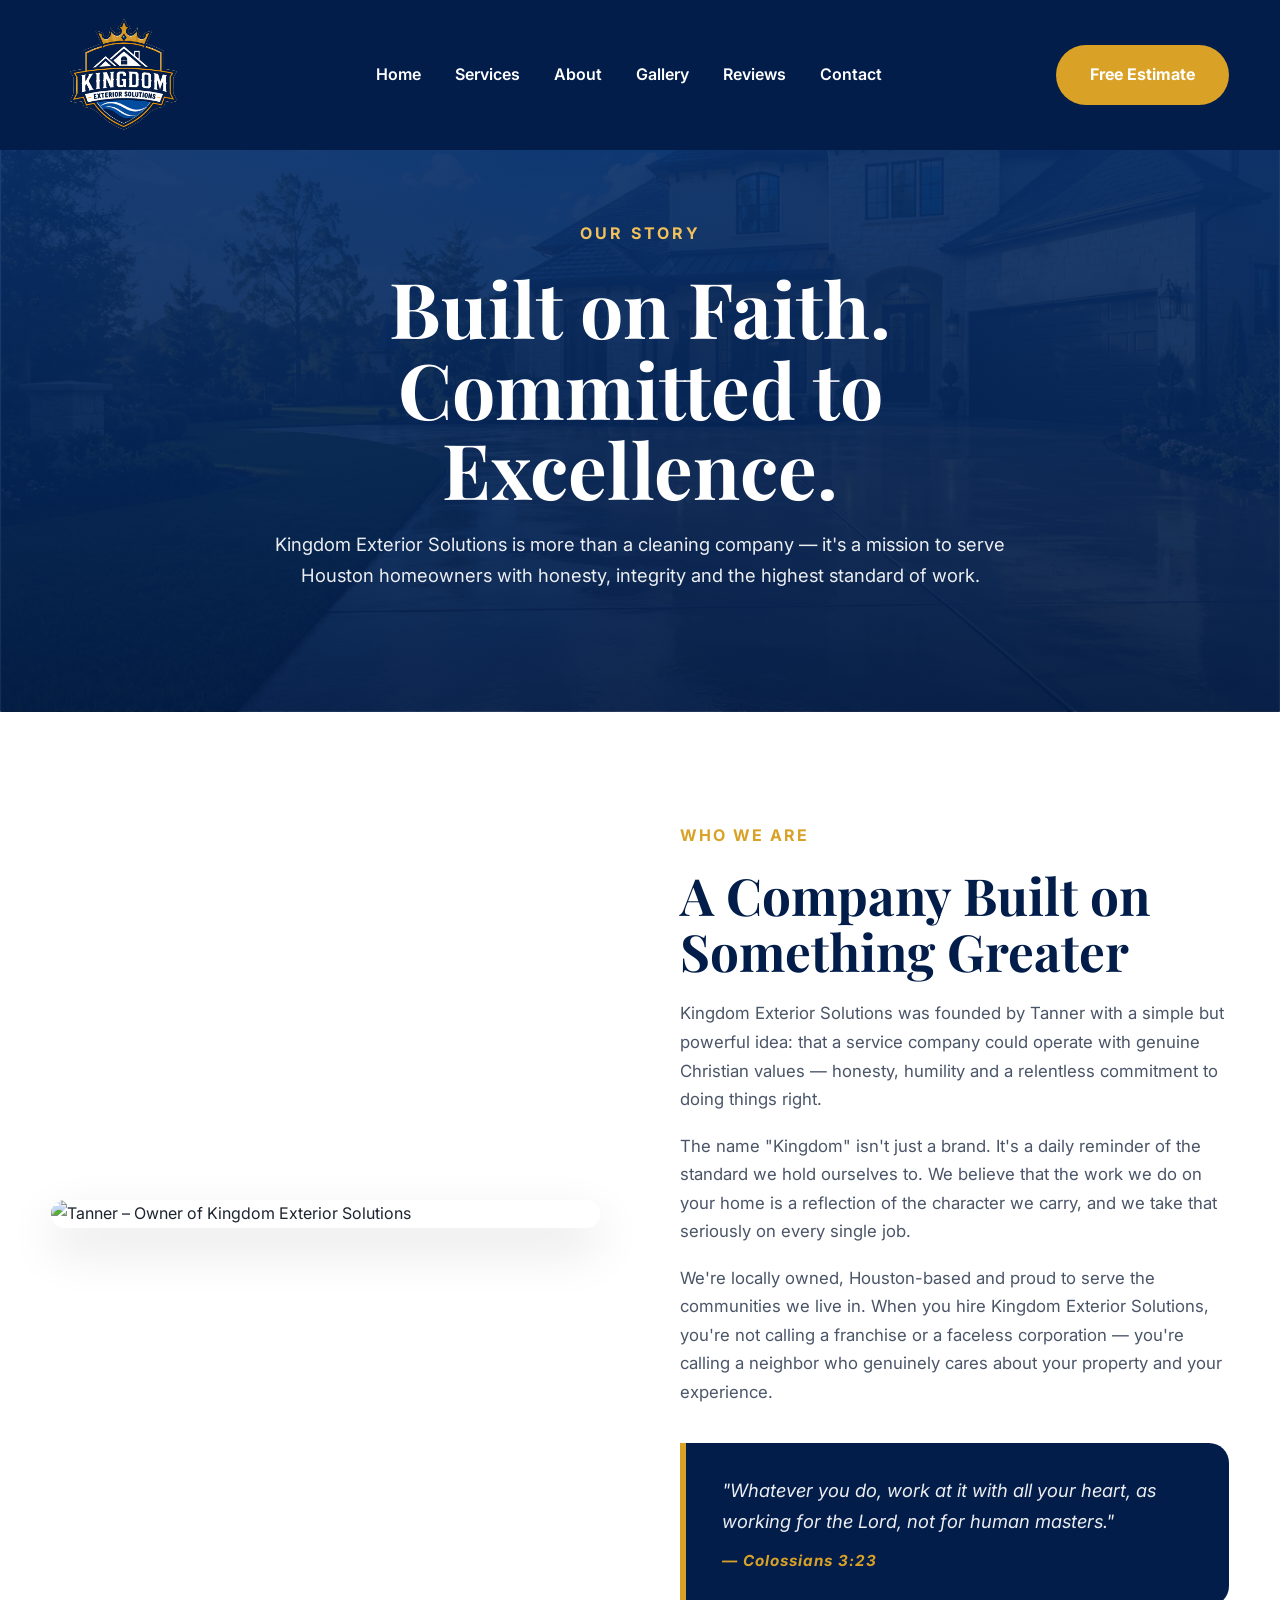
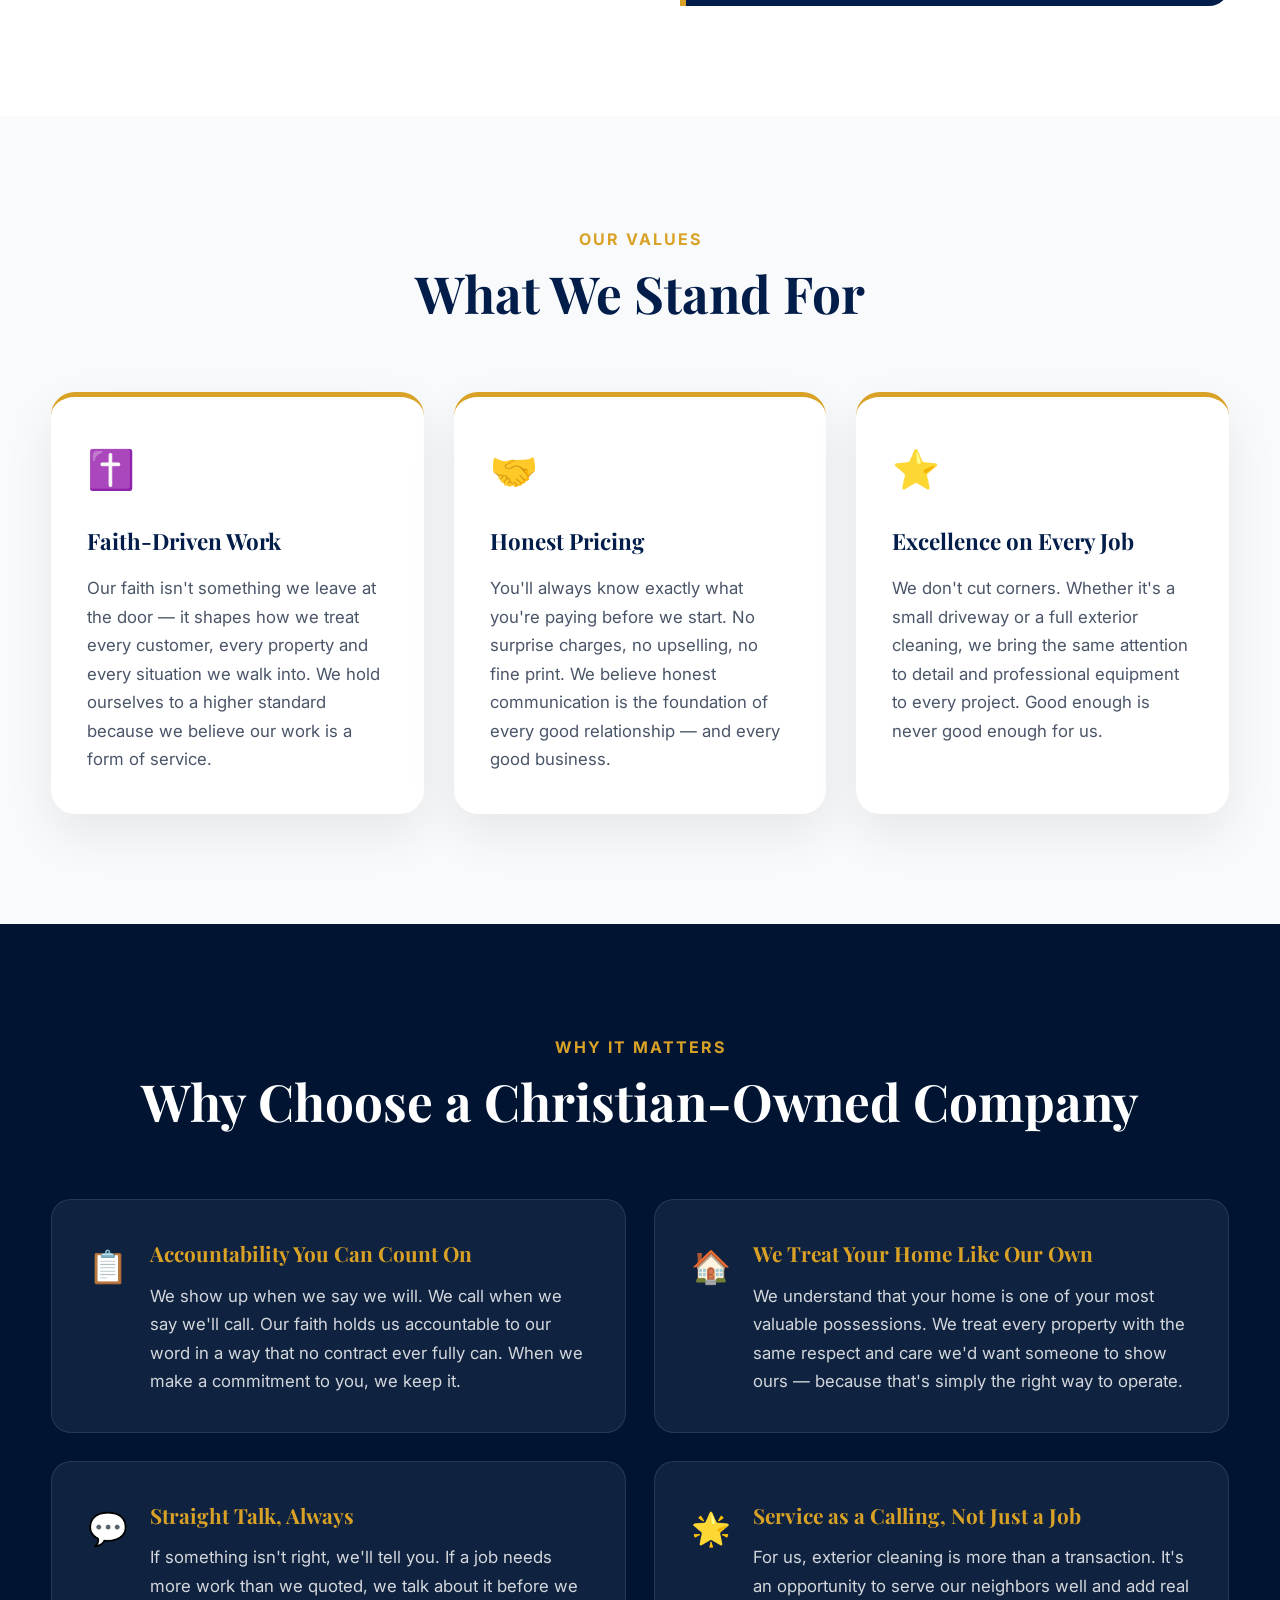
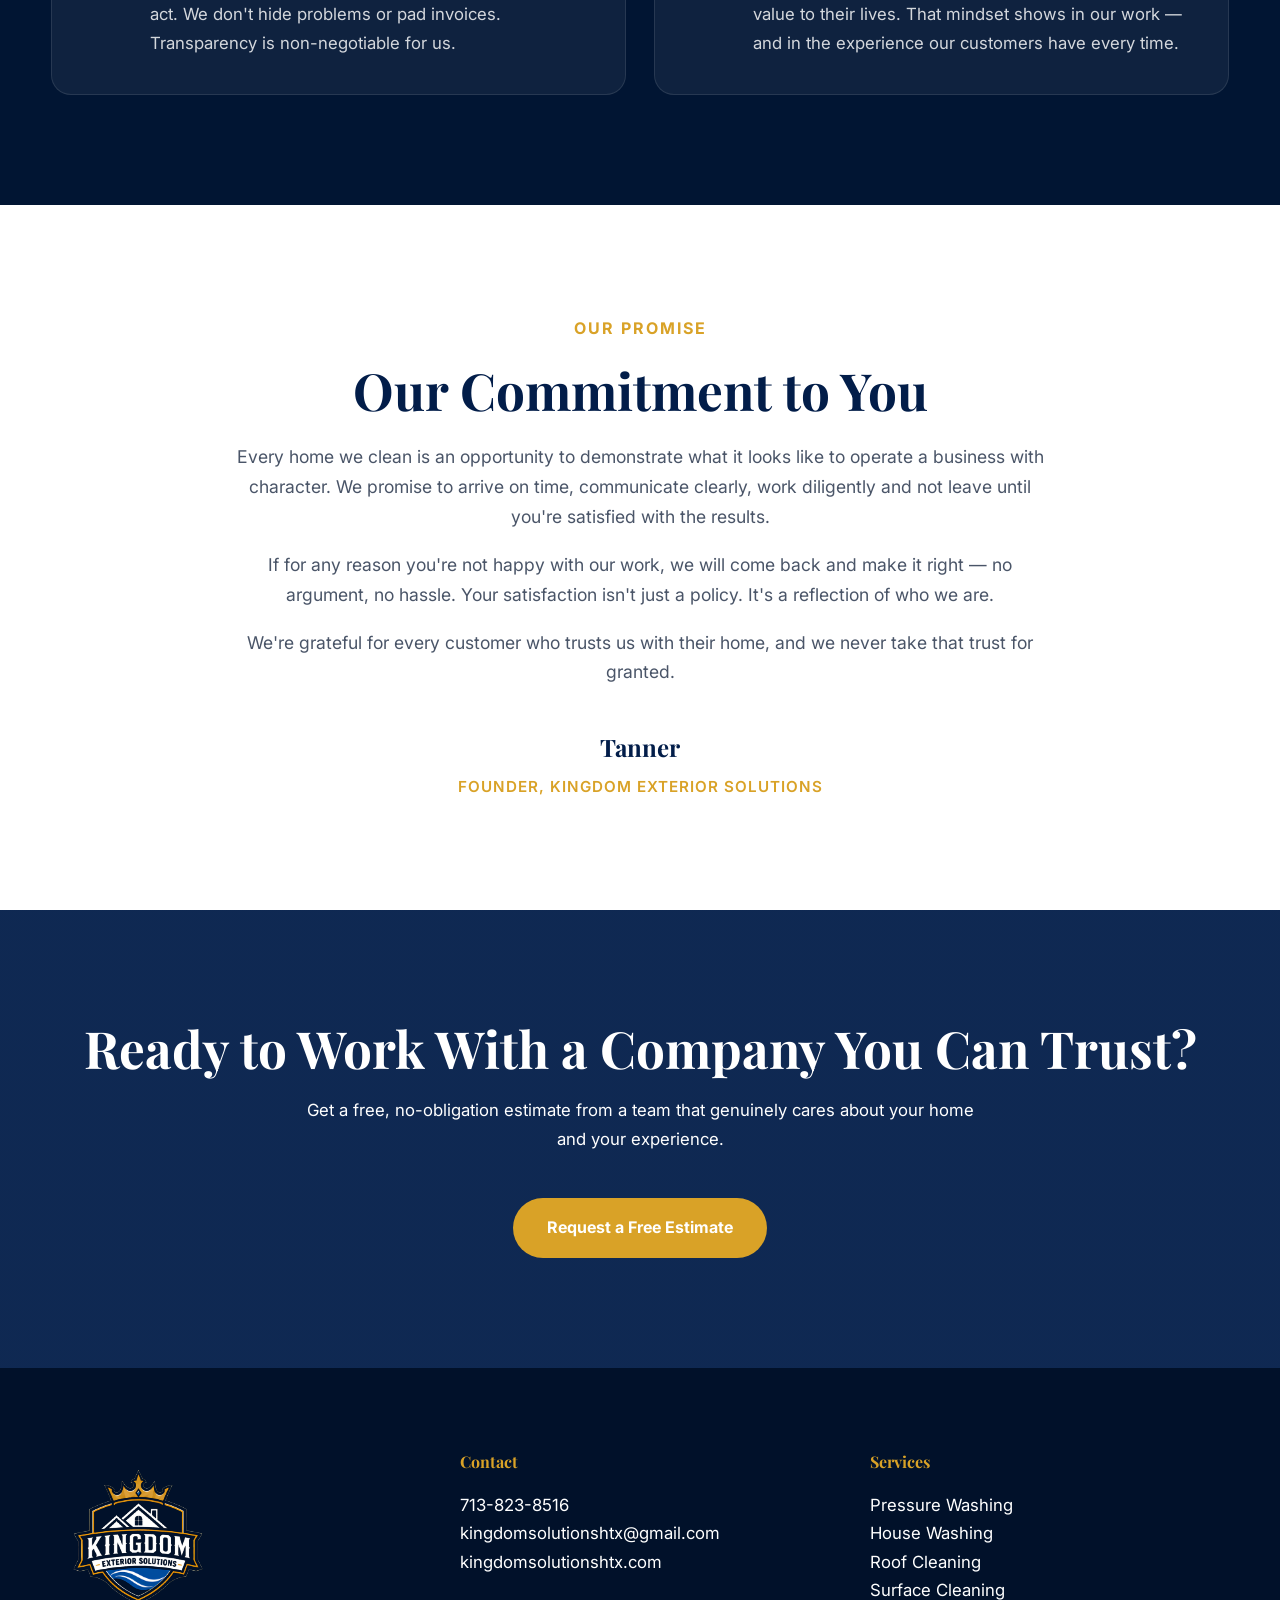
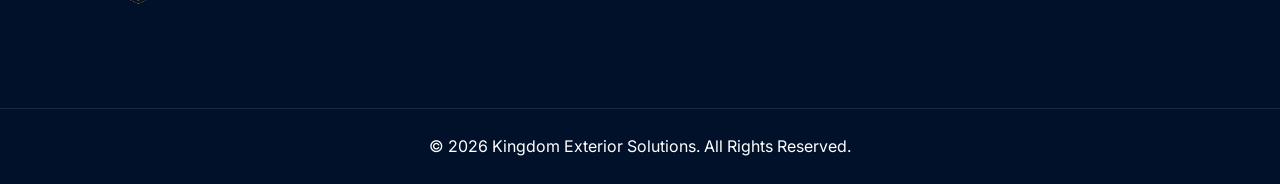
==== about.html @ 410bc99b "Update about.html <!DOCTYPE html> <html lang="en"> <head>      <meta charset="UTF-8">     <meta" ====
<!DOCTYPE html>
<html lang="en">
<head>

    <meta charset="UTF-8">
    <meta name="viewport" content="width=device-width, initial-scale=1.0">

    <title>About Us | Kingdom Exterior Solutions Houston TX</title>

    <meta name="description" content="Kingdom Exterior Solutions is a Christian-owned pressure washing and exterior cleaning company in Houston, TX. We operate with faith, integrity and a commitment to excellence on every job.">

    <meta name="keywords" content="Christian pressure washing company Houston, faith-based exterior cleaning Houston, Kingdom Exterior Solutions about, honest pressure washing Houston TX">

    <meta name="author" content="Kingdom Exterior Solutions">

    <meta property="og:title" content="About Us | Kingdom Exterior Solutions">
    <meta property="og:description" content="A Christian-owned exterior cleaning company built on faith, integrity and a commitment to doing right by every customer.">
    <meta property="og:type" content="website">
    <meta property="og:image" content="images/kingdom-social-share.webp">
    <meta property="og:url" content="https://kingdomsolutionshtx.com/about.html">

    <link rel="canonical" href="https://kingdomsolutionshtx.com/about.html">

    <link rel="preconnect" href="https://fonts.googleapis.com">
    <link rel="preconnect" href="https://fonts.gstatic.com" crossorigin>
    <link href="https://fonts.googleapis.com/css2?family=Inter:wght@300;400;500;600;700;800&family=Playfair+Display:wght@600;700;800&display=swap" rel="stylesheet">

    <link rel="stylesheet" href="css/style.css">

    <style>

        /* =====================
           ABOUT PAGE EXTRAS
        ===================== */

        .about-story {
            background: #ffffff;
        }

        .about-story-grid {
            display: grid;
            grid-template-columns: 1fr 1fr;
            gap: 80px;
            align-items: center;
        }

        .about-story-image img {
            border-radius: 30px;
            box-shadow: 0 20px 50px rgba(0,0,0,.12);
            width: 100%;
        }

        .about-story-content span {
            color: #D9A227;
            font-weight: 700;
            text-transform: uppercase;
            letter-spacing: 2px;
        }

        .about-story-content h2 {
            color: #021D49;
            margin: 18px 0 20px;
        }

        .about-story-content p {
            color: #4a5568;
            margin-bottom: 18px;
        }

        /* Scripture block */

        .scripture-block {
            background: #021D49;
            border-left: 6px solid #D9A227;
            border-radius: 0 20px 20px 0;
            padding: 32px 36px;
            margin: 36px 0 0;
        }

        .scripture-block p {
            color: rgba(255,255,255,.92) !important;
            font-size: 1.15rem;
            font-style: italic;
            margin-bottom: 10px !important;
        }

        .scripture-block cite {
            color: #D9A227;
            font-weight: 700;
            font-size: .95rem;
            letter-spacing: 1px;
        }

        /* Values section */

        .values-section {
            background: #f8fafc;
        }

        .values-grid {
            display: grid;
            grid-template-columns: repeat(3, 1fr);
            gap: 30px;
        }

        .value-card {
            background: white;
            border-radius: 24px;
            padding: 40px 36px;
            box-shadow: 0 20px 50px rgba(0,0,0,.08);
            border-top: 5px solid #D9A227;
            transition: .35s ease;
        }

        .value-card:hover {
            transform: translateY(-8px);
        }

        .value-icon {
            font-size: 2.4rem;
            margin-bottom: 20px;
        }

        .value-card h3 {
            color: #021D49;
            margin-bottom: 14px;
            font-size: 1.4rem;
        }

        .value-card p {
            color: #4a5568;
        }

        /* Why Christian section */

        .why-christian {
            background: #011533;
            color: white;
        }

        .why-christian .section-heading span {
            color: #D9A227;
        }

        .why-christian .section-heading h2 {
            color: white;
        }

        .christian-grid {
            display: grid;
            grid-template-columns: repeat(2, 1fr);
            gap: 28px;
        }

        .christian-item {
            background: rgba(255,255,255,.06);
            border: 1px solid rgba(255,255,255,.1);
            border-radius: 20px;
            padding: 36px;
            display: flex;
            gap: 22px;
            align-items: flex-start;
            transition: .3s ease;
        }

        .christian-item:hover {
            background: rgba(217,162,39,.1);
            border-color: rgba(217,162,39,.4);
        }

        .christian-item-icon {
            font-size: 2rem;
            flex-shrink: 0;
            margin-top: 4px;
        }

        .christian-item h3 {
            color: #D9A227;
            margin-bottom: 10px;
            font-size: 1.3rem;
        }

        .christian-item p {
            color: rgba(255,255,255,.82);
        }

        /* Promise section */

        .promise-section {
            background: #ffffff;
        }

        .promise-inner {
            max-width: 820px;
            margin: 0 auto;
            text-align: center;
        }

        .promise-inner h2 {
            color: #021D49;
            margin-bottom: 24px;
        }

        .promise-inner p {
            color: #4a5568;
            margin-bottom: 18px;
            font-size: 1.1rem;
        }

        .promise-inner .signature {
            margin-top: 40px;
            font-family: 'Playfair Display', serif;
            font-size: 1.5rem;
            color: #021D49;
            font-weight: 700;
        }

        .promise-inner .signature-title {
            color: #D9A227;
            font-weight: 600;
            font-size: .95rem;
            letter-spacing: 1px;
            text-transform: uppercase;
            margin-top: 6px;
        }

        /* Responsive */

        @media (max-width: 992px) {

            .about-story-grid,
            .christian-grid {
                grid-template-columns: 1fr;
                gap: 50px;
            }

            .values-grid {
                grid-template-columns: 1fr;
            }

        }

    </style>

</head>

<body>

<!-- ========================= HEADER ========================= -->

<header class="site-header">

    <div class="container header-inner">

        <a href="index.html" class="logo">
            <img src="images/Kingdom-Exterior-Solutions-Logo.svg"
                 alt="Kingdom Exterior Solutions Logo">
        </a>

        <nav class="nav-menu">
            <a href="index.html#home">Home</a>
            <a href="index.html#services">Services</a>
            <a href="about.html">About</a>
            <a href="index.html#gallery">Gallery</a>
            <a href="index.html#reviews">Reviews</a>
            <a href="contact.html">Contact</a>
        </nav>

        <a href="contact.html" class="header-btn">
            Free Estimate
        </a>

    </div>

</header>

<!-- ========================= PAGE HERO ========================= -->

<section class="page-hero">

    <div class="container">

        <div class="page-hero-content">

            <span>Our Story</span>

            <h1>Built on Faith.<br>Committed to Excellence.</h1>

            <p>
                Kingdom Exterior Solutions is more than a cleaning company —
                it's a mission to serve Houston homeowners with honesty,
                integrity and the highest standard of work.
            </p>

        </div>

    </div>

</section>

<!-- ========================= OUR STORY ========================= -->

<section class="about-story">

    <div class="container about-story-grid">

        <div class="about-story-image">
            <img src="images/why-choose-us.webp"
                 alt="Tanner – Owner of Kingdom Exterior Solutions">
        </div>

        <div class="about-story-content">

            <span>Who We Are</span>

            <h2>A Company Built on Something Greater</h2>

            <p>
                Kingdom Exterior Solutions was founded by Tanner with a simple but
                powerful idea: that a service company could operate with genuine
                Christian values — honesty, humility and a relentless commitment
                to doing things right.
            </p>

            <p>
                The name "Kingdom" isn't just a brand. It's a daily reminder of
                the standard we hold ourselves to. We believe that the work we do
                on your home is a reflection of the character we carry, and we
                take that seriously on every single job.
            </p>

            <p>
                We're locally owned, Houston-based and proud to serve the
                communities we live in. When you hire Kingdom Exterior Solutions,
                you're not calling a franchise or a faceless corporation — you're
                calling a neighbor who genuinely cares about your property and
                your experience.
            </p>

            <div class="scripture-block">
                <p>"Whatever you do, work at it with all your heart, as working for the Lord, not for human masters."</p>
                <cite>— Colossians 3:23</cite>
            </div>

        </div>

    </div>

</section>

<!-- ========================= OUR VALUES ========================= -->

<section class="values-section">

    <div class="container">

        <div class="section-heading">
            <span>Our Values</span>
            <h2>What We Stand For</h2>
        </div>

        <div class="values-grid">

            <div class="value-card">
                <div class="value-icon">✝️</div>
                <h3>Faith-Driven Work</h3>
                <p>
                    Our faith isn't something we leave at the door — it shapes
                    how we treat every customer, every property and every
                    situation we walk into. We hold ourselves to a higher
                    standard because we believe our work is a form of service.
                </p>
            </div>

            <div class="value-card">
                <div class="value-icon">🤝</div>
                <h3>Honest Pricing</h3>
                <p>
                    You'll always know exactly what you're paying before we
                    start. No surprise charges, no upselling, no fine print.
                    We believe honest communication is the foundation of
                    every good relationship — and every good business.
                </p>
            </div>

            <div class="value-card">
                <div class="value-icon">⭐</div>
                <h3>Excellence on Every Job</h3>
                <p>
                    We don't cut corners. Whether it's a small driveway or a
                    full exterior cleaning, we bring the same attention to
                    detail and professional equipment to every project.
                    Good enough is never good enough for us.
                </p>
            </div>

        </div>

    </div>

</section>

<!-- ========================= WHY CHRISTIAN COMPANY ========================= -->

<section class="why-christian">

    <div class="container">

        <div class="section-heading">
            <span>Why It Matters</span>
            <h2>Why Choose a Christian-Owned Company</h2>
        </div>

        <div class="christian-grid">

            <div class="christian-item">
                <div class="christian-item-icon">📋</div>
                <div>
                    <h3>Accountability You Can Count On</h3>
                    <p>
                        We show up when we say we will. We call when we say we'll call.
                        Our faith holds us accountable to our word in a way that no
                        contract ever fully can. When we make a commitment to you,
                        we keep it.
                    </p>
                </div>
            </div>

            <div class="christian-item">
                <div class="christian-item-icon">🏠</div>
                <div>
                    <h3>We Treat Your Home Like Our Own</h3>
                    <p>
                        We understand that your home is one of your most valuable
                        possessions. We treat every property with the same respect
                        and care we'd want someone to show ours — because that's
                        simply the right way to operate.
                    </p>
                </div>
            </div>

            <div class="christian-item">
                <div class="christian-item-icon">💬</div>
                <div>
                    <h3>Straight Talk, Always</h3>
                    <p>
                        If something isn't right, we'll tell you. If a job needs
                        more work than we quoted, we talk about it before we act.
                        We don't hide problems or pad invoices. Transparency is
                        non-negotiable for us.
                    </p>
                </div>
            </div>

            <div class="christian-item">
                <div class="christian-item-icon">🌟</div>
                <div>
                    <h3>Service as a Calling, Not Just a Job</h3>
                    <p>
                        For us, exterior cleaning is more than a transaction. It's
                        an opportunity to serve our neighbors well and add real value
                        to their lives. That mindset shows in our work — and in
                        the experience our customers have every time.
                    </p>
                </div>
            </div>

        </div>

    </div>

</section>

<!-- ========================= OUR PROMISE ========================= -->

<section class="promise-section">

    <div class="container">

        <div class="promise-inner">

            <span class="section-label">Our Promise</span>

            <h2>Our Commitment to You</h2>

            <p>
                Every home we clean is an opportunity to demonstrate what it looks
                like to operate a business with character. We promise to arrive on
                time, communicate clearly, work diligently and not leave until
                you're satisfied with the results.
            </p>

            <p>
                If for any reason you're not happy with our work, we will come
                back and make it right — no argument, no hassle. Your satisfaction
                isn't just a policy. It's a reflection of who we are.
            </p>

            <p>
                We're grateful for every customer who trusts us with their home,
                and we never take that trust for granted.
            </p>

            <div class="signature">Tanner</div>
            <div class="signature-title">Founder, Kingdom Exterior Solutions</div>

        </div>

    </div>

</section>

<!-- ========================= FINAL CTA ========================= -->

<section class="final-cta">

    <div class="container">

        <h2>Ready to Work With a Company You Can Trust?</h2>

        <p>
            Get a free, no-obligation estimate from a team that genuinely
            cares about your home and your experience.
        </p>

        <a href="contact.html" class="btn-primary">
            Request a Free Estimate
        </a>

    </div>

</section>

<!-- ========================= FOOTER ========================= -->

<footer class="site-footer">

    <div class="container footer-grid">

        <div>
            <img src="images/Kingdom-Exterior-Solutions-Logo.svg"
                 alt="Kingdom Exterior Solutions">
        </div>

        <div>
            <h4>Contact</h4>
            <p>713-823-8516</p>
            <p>kingdomsolutionshtx@gmail.com</p>
            <p>kingdomsolutionshtx.com</p>
        </div>

        <div>
            <h4>Services</h4>
            <p>Pressure Washing</p>
            <p>House Washing</p>
            <p>Roof Cleaning</p>
            <p>Surface Cleaning</p>
        </div>

    </div>

    <div class="footer-bottom">
        © 2026 Kingdom Exterior Solutions. All Rights Reserved.
    </div>

</footer>

</body>
</html>
---- css/style.css ----
/* =========================
   RESET
========================= */

* {
    margin: 0;
    padding: 0;
    box-sizing: border-box;
}

img {
    max-width: 100%;
    display: block;
}

html {
    scroll-behavior: smooth;
}

body {
    font-family: 'Inter', sans-serif;
    color: #1D2430;
    background: #ffffff;
    line-height: 1.7;
    overflow-x: hidden;
}

/* =========================
   VARIABLES
========================= */

:root {

    --navy: #021D49;
    --navy-dark: #011533;
    --gold: #D9A227;
    --gold-light: #F1C15B;
    --white: #ffffff;
    --gray: #f7f7f7;
    --text: #1D2430;
    --shadow: 0 20px 50px rgba(0,0,0,.12);

}

/* =========================
   TYPOGRAPHY
========================= */

h1,
h2,
h3,
h4 {
    font-family: 'Playfair Display', serif;
}

h1 {
    font-size: clamp(3rem, 6vw, 5.8rem);
    line-height: 1.05;
    font-weight: 700;
}

h2 {
    font-size: clamp(2.2rem, 4vw, 3.5rem);
    line-height: 1.1;
    font-weight: 700;
}

h3 {
    font-size: 1.6rem;
}

p {
    font-size: 1.05rem;
}

/* =========================
   GLOBAL
========================= */

.container {
    width: min(1180px, 92%);
    margin: auto;
}

section {
    padding: 110px 0;
}

.section-heading {
    text-align: center;
    margin-bottom: 70px;
}

.section-heading span {
    display: inline-block;
    color: var(--gold);
    font-weight: 700;
    letter-spacing: 2px;
    text-transform: uppercase;
    margin-bottom: 12px;
}

.section-heading h2 {
    color: var(--navy);
}

.light h2 {
    color: white;
}

a {
    text-decoration: none;
}

/* =========================
   BUTTONS
========================= */

.btn-primary {
    display: inline-flex;
    align-items: center;
    justify-content: center;
    padding: 16px 34px;
    border-radius: 999px;
    background: var(--gold);
    color: white;
    font-weight: 700;
    transition: .3s ease;
}

.btn-primary:hover {
    transform: translateY(-3px);
}

.btn-secondary {
    display: inline-flex;
    align-items: center;
    justify-content: center;
    padding: 16px 34px;
    border-radius: 999px;
    border: 2px solid white;
    color: white;
    font-weight: 700;
    transition: .3s ease;
}

.btn-secondary:hover {
    background: white;
    color: var(--navy);
}

/* =========================
   HEADER
========================= */

.site-header {
    position: fixed;
    top: 0;
    width: 100%;
    z-index: 999;
    background: #021D49;
    border-bottom: none;
    overflow: visible;
}

.header-inner {
    display: flex;
    align-items: center;
    justify-content: space-between;

    min-height: 125px;
}

.logo img {
    height: 150px;
    width: auto;
    display: block;
}

.nav-menu {
    display: flex;
    gap: 34px;
}

.nav-menu a {
    color: white;
    font-weight: 600;
    transition: .3s ease;
}

.nav-menu a:hover {
    color: var(--gold);
}

.header-btn {
    display: inline-flex;
    align-items: center;
    justify-content: center;

    padding: 16px 34px;

    border-radius: 999px;

    background: var(--gold);

    color: white;

    font-weight: 700;

    transition: .3s ease;
}

.header-btn:hover {
    transform: translateY(-2px);
}

/* =========================
   HERO
========================= */

.hero {
    position: relative;
    min-height: 100vh;
    display: flex;
    align-items: center;

    background-image:
        linear-gradient(
            90deg,
            rgba(2, 29, 73, 0.95) 0%,
            rgba(2, 29, 73, 0.88) 25%,
            rgba(2, 29, 73, 0.72) 45%,
            rgba(2, 29, 73, 0.45) 65%,
            rgba(2, 29, 73, 0.15) 100%
        ),
        url('../images/luxury-houston-home-exterior-cleaning.webp');

    background-size: cover;
    background-position: center center;
    background-repeat: no-repeat;
}

.hero .container {
    position: relative;
    z-index: 2;
}

.hero-content {
    max-width: 700px;
    color: white;
}

.eyebrow {
    display: inline-block;
    color: var(--gold-light);
    text-transform: uppercase;
    letter-spacing: 3px;
    font-weight: 700;
    margin-bottom: 24px;
}

.hero-content h1 {
    color: white;
    margin-bottom: 24px;
    max-width: 700px;
}

.hero-content p {
    max-width: 600px;
    margin-bottom: 30px;
    font-size: 1.15rem;
    color: rgba(255,255,255,.92);
}

.hero-checks {
    display: flex;
    flex-wrap: wrap;
    gap: 20px;
    margin-bottom: 35px;
    font-weight: 600;
}

.hero-buttons {
    display: flex;
    gap: 16px;
    flex-wrap: wrap;
}

/* MOBILE */

@media (max-width: 992px) {

    .hero {
        padding-top: 120px;
        padding-bottom: 80px;
        min-height: auto;
    }

    .hero-grid {
        grid-template-columns: 1fr;
        gap: 50px;
    }

    .hero-content {
        text-align: center;
    }

    .hero-checks,
    .hero-buttons {
        justify-content: center;
    }

    .hero-image {
        justify-content: center;
    }

    .hero-image img {
        max-width: 100%;
    }
}
/* =========================
   TRUST BAR
========================= */

.trust-bar {
    background: white;
    padding: 35px 0;
    box-shadow: 0 10px 30px rgba(0,0,0,.06);
}

.trust-grid {
    display: grid;
    grid-template-columns: repeat(5,1fr);
    text-align: center;
    gap: 20px;
    font-weight: 700;
    color: var(--navy);
}

/* =========================
   SERVICES
========================= */

.services {
    background: #f8fafc;
}

.services-grid {
    display: grid;
    grid-template-columns: repeat(4,1fr);
    gap: 30px;
}

.service-card {
    background: white;
    border-radius: 24px;
    overflow: hidden;
    box-shadow: var(--shadow);
    transition: .35s ease;
}

.service-card:hover {
    transform: translateY(-10px);
}

.service-card img {
    width: 100%;
    height: 180px;

    object-fit: cover;
    object-position: center;

    border-radius: 24px 24px 0 0;
}

.service-content {
    padding: 28px;
}

.service-content h3 {
    color: var(--navy);
    margin-bottom: 12px;
}

/* =========================
   WHY US
========================= */

.split-layout {
    display: grid;
    grid-template-columns: 1fr 1fr;
    gap: 80px;
    align-items: center;
}

.split-image img {
    border-radius: 30px;
    box-shadow: var(--shadow);
}

.split-content span {
    color: var(--gold);
    font-weight: 700;
    text-transform: uppercase;
    letter-spacing: 2px;
}

.split-content h2 {
    margin: 18px 0 20px;
}

.split-content ul {
    list-style: none;
    margin-top: 30px;
}

.split-content li {
    padding: 14px 0;
    border-bottom: 1px solid #e9e9e9;
    font-weight: 600;
}

.split-content li::before {
    content: "✓";
    color: var(--gold);
    margin-right: 10px;
    font-weight: bold;
}

/* =========================
   GALLERY
========================= */

.gallery {
    background: var(--gray);
}

.gallery-grid {
    display: grid;
    grid-template-columns: repeat(3,1fr);
    gap: 20px;
}

.gallery-grid img {
    width: 100%;
    height: 340px;
    object-fit: cover;
    border-radius: 20px;
    transition: .4s ease;
}

.gallery-grid img:hover {
    transform: scale(1.03);
}

/* =========================
   TESTIMONIALS
========================= */

.testimonials {
    background: var(--navy-dark);
}

.testimonial-grid {
    display: grid;
    grid-template-columns: repeat(3,1fr);
    gap: 30px;
}

.testimonial-card {
    background: white;
    padding: 40px;
    border-radius: 24px;
}

.stars {
    color: var(--gold);
    font-size: 1.4rem;
    margin-bottom: 20px;
}

.testimonial-card h4 {
    margin-top: 20px;
    color: var(--navy);
}

/* =========================
   SERVICE AREA
========================= */

.service-area {
    background: white;
    text-align: center;
}

.service-area h2 {
    color: var(--navy);
    margin-bottom: 40px;
}

.areas {
    display: flex;
    flex-wrap: wrap;
    justify-content: center;
    gap: 16px;
}

.areas span {
    background: var(--navy);
    color: white;
    padding: 14px 22px;
    border-radius: 999px;
}

/* =========================
   FINAL CTA
========================= */

.final-cta {
    background:
    linear-gradient(
    rgba(2,29,73,.95),
    rgba(2,29,73,.95));
    text-align: center;
    color: white;
}

.final-cta h2 {
    color: white;
    margin-bottom: 20px;
}

.final-cta p {
    max-width: 700px;
    margin: 0 auto 35px;
}

/* =========================
   FOOTER
========================= */

.site-footer {
    background: #01112a;
    color: white;
}

.footer-grid {
    display: grid;
    grid-template-columns: 1fr 1fr 1fr;
    gap: 50px;
    padding: 80px 0;
}

.footer-grid img {
    width: 180px;
}

.footer-grid h4 {
    margin-bottom: 16px;
    color: var(--gold);
}

.footer-bottom {
    text-align: center;
    padding: 24px;
    border-top: 1px solid rgba(255,255,255,.1);
}

/* =========================
   RESPONSIVE
========================= */

@media (max-width: 992px) {

    .hero-grid,
    .split-layout,
    .services-grid,
    .gallery-grid,
    .testimonial-grid,
    .footer-grid,
    .trust-grid {

        grid-template-columns: 1fr;
    }

    .hero {
        text-align: center;
        padding-top: 120px;
    }

    .hero-checks,
    .hero-buttons {
        justify-content: center;
    }

    .hero-image img {
        width: 300px;
    }

    .nav-menu {
        display: none;
    }

    .header-btn {
        display: none;
    }
}

@media (max-width: 768px) {

    section {
        padding: 80px 0;
    }

    h1 {
        font-size: 2.8rem;
    }

    h2 {
        font-size: 2.1rem;
    }

    .service-card img {
        height: 220px;
    }

    .gallery-grid img {
        height: 260px;
    }
}

/* =========================
 CONTACT PAGE HERO
========================= */

.page-hero {
    padding: 220px 0 120px;
    background:
        linear-gradient(
            rgba(10,53,115,.92),
            rgba(2,29,73,.92)
        ),
        url('../images/luxury-houston-home-exterior-cleaning.webp');

    background-size: cover;
    background-position: center;
    background-repeat: no-repeat;

    text-align: center;
    color: white;
}

.page-hero-content {
    max-width: 800px;
    margin: 0 auto;
}

.page-hero-content span {
    display: inline-block;
    color: var(--gold-light);
    text-transform: uppercase;
    letter-spacing: 3px;
    font-weight: 700;
    margin-bottom: 20px;
}

.page-hero-content h1 {
    color: white;
    margin-bottom: 20px;
}

.page-hero-content p {
    color: rgba(255,255,255,.92);
    font-size: 1.15rem;
}

/* =========================
   CONTACT PAGE
========================= */

.contact-page {
    background: #ffffff;
}

.contact-grid {
    display: grid;
    grid-template-columns: 1fr 1fr;
    gap: 80px;
    align-items: start;
}

.section-label {
    display: inline-block;
    color: var(--gold);
    text-transform: uppercase;
    letter-spacing: 2px;
    font-weight: 700;
    margin-bottom: 20px;
}

.contact-info h2 {
    color: var(--navy);
    margin-bottom: 24px;
}

.contact-info > p {
    margin-bottom: 40px;
    color: #4a5568;
}

.contact-details {
    display: flex;
    flex-direction: column;
    gap: 24px;
}

.contact-item {
    background: #f8fafc;
    padding: 24px;
    border-radius: 20px;
    border-left: 4px solid var(--gold);
}

.contact-item h3 {
    color: var(--navy);
    margin-bottom: 8px;
    font-size: 1.1rem;
}

.contact-item a,
.contact-item p {
    color: #4a5568;
    font-weight: 500;
}

/* =========================
   CONTACT FORM
========================= */

.contact-form-wrapper {
    background: white;
    padding: 40px;
    border-radius: 30px;
    box-shadow: var(--shadow);
}

.contact-form {
    display: flex;
    flex-direction: column;
    gap: 22px;
}

.form-group {
    display: flex;
    flex-direction: column;
}

.form-group label {
    color: var(--navy);
    font-weight: 600;
    margin-bottom: 10px;
}

.form-group input,
.form-group select,
.form-group textarea {
    width: 100%;
    padding: 16px 18px;
    border: 1px solid #d7dce2;
    border-radius: 14px;
    font-family: inherit;
    font-size: 1rem;
    background: white;
    transition: .3s ease;
}

.form-group input:focus,
.form-group select:focus,
.form-group textarea:focus {
    outline: none;
    border-color: var(--gold);
    box-shadow: 0 0 0 4px rgba(217,162,39,.15);
}

.contact-form button {
    margin-top: 10px;
    border: none;
    cursor: pointer;
}

/* =========================
   MAP SECTION
========================= */

.service-area-map {
    background: #f8fafc;
}

.service-area-map iframe {
    width: 100%;
    height: 500px;
    border: 0;
    border-radius: 30px;
    box-shadow: var(--shadow);
}

/* =========================
   CONTACT CTA
========================= */

.final-cta {
    text-align: center;
}

.final-cta .btn-primary {
    margin-top: 10px;
}

/* =========================
   CONTACT RESPONSIVE
========================= */

@media (max-width: 992px) {

    .contact-grid {
        grid-template-columns: 1fr;
        gap: 50px;
    }

    .page-hero {
        padding: 180px 0 90px;
    }

    .contact-form-wrapper {
        padding: 30px;
    }

    .service-area-map iframe {
        height: 400px;
    }
}

@media (max-width: 768px) {

    .page-hero {
        padding: 160px 0 80px;
    }

    .contact-form-wrapper {
        padding: 24px;
    }

    .contact-item {
        padding: 20px;
    }

    .service-area-map iframe {
        height: 320px;
    }
}
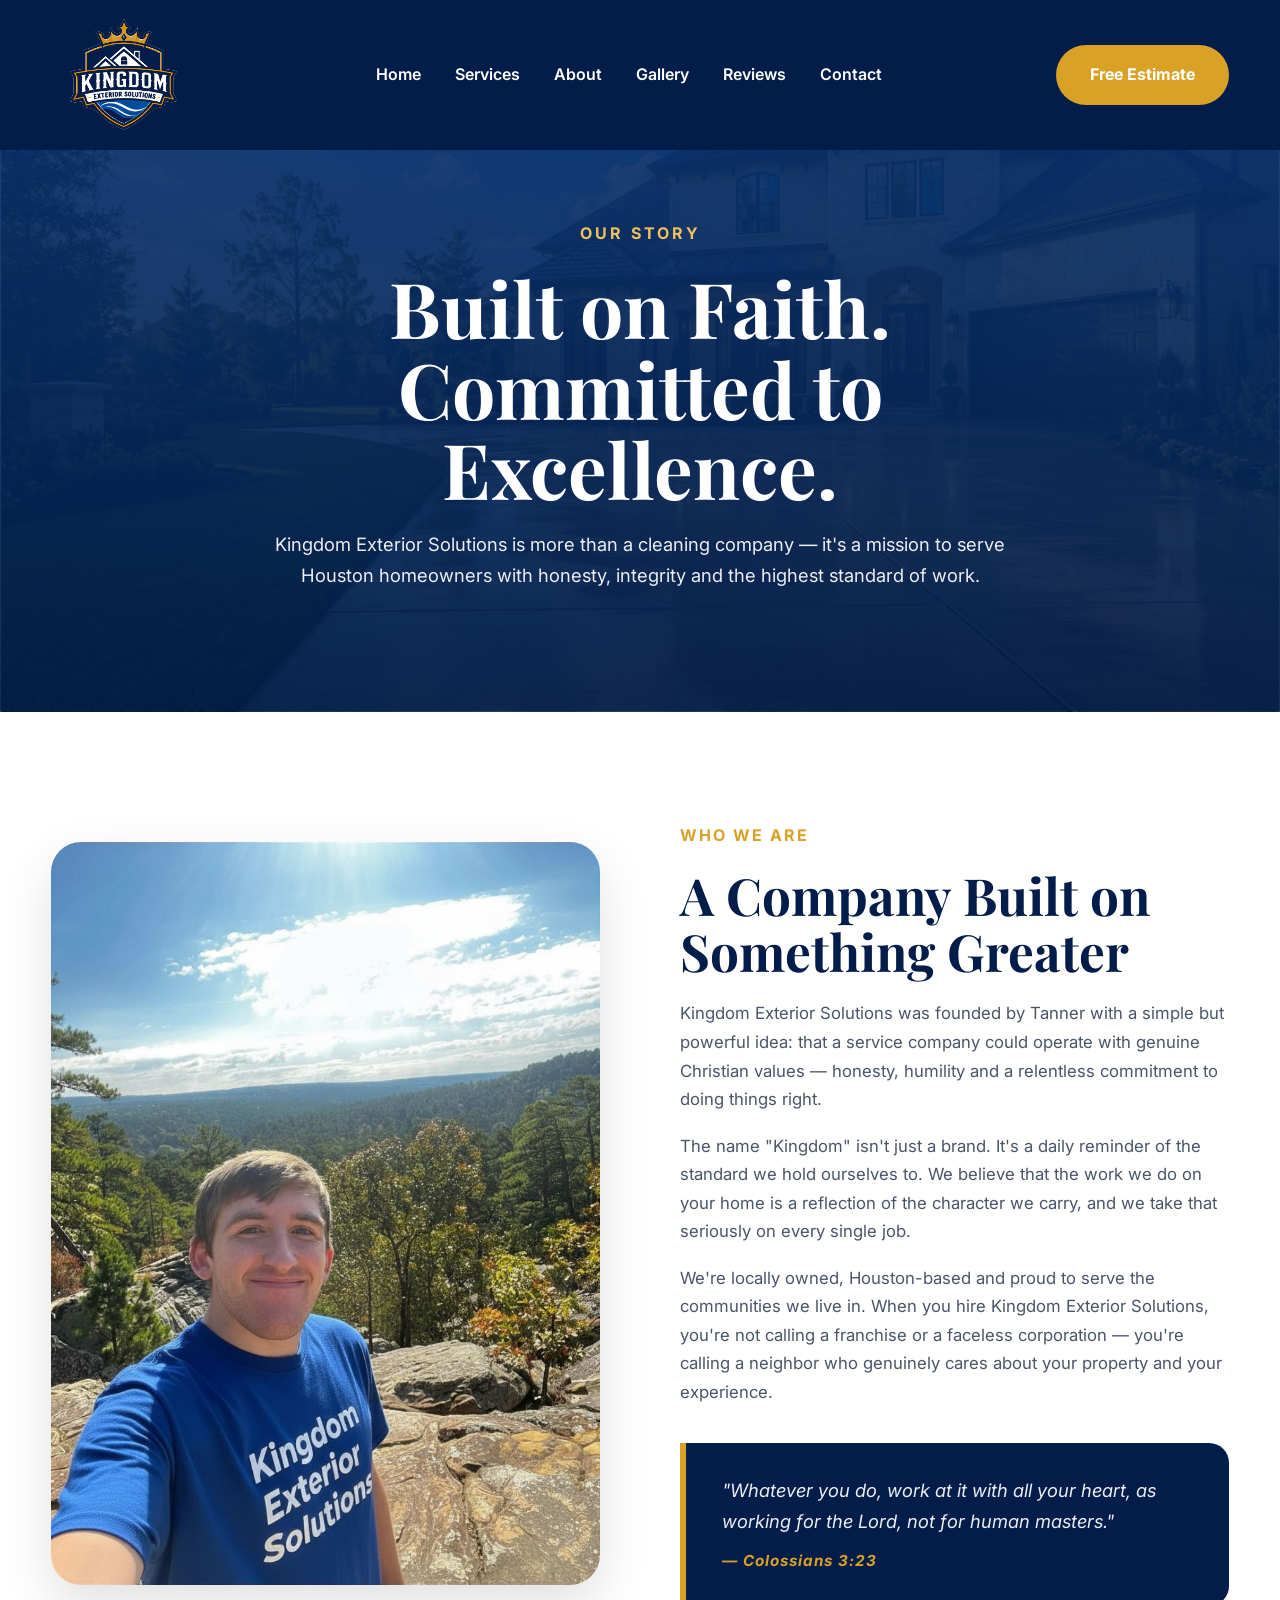
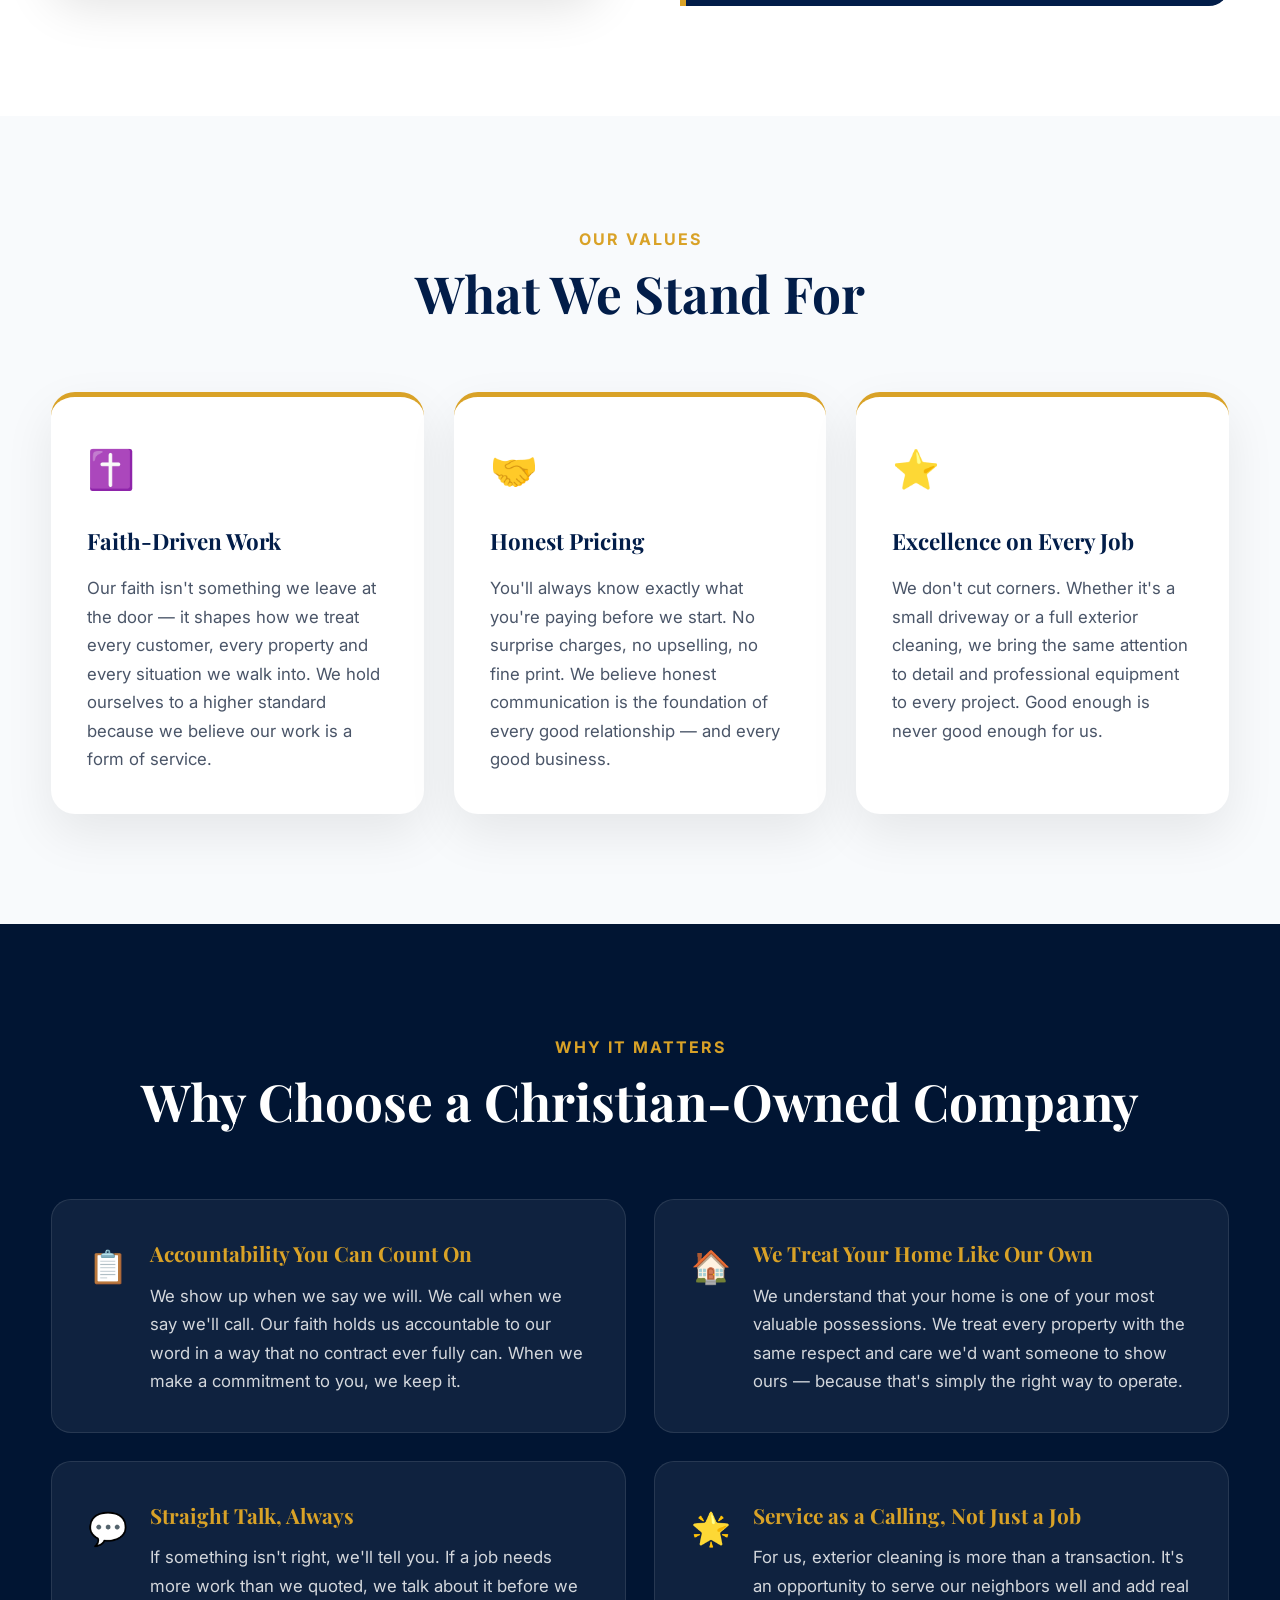
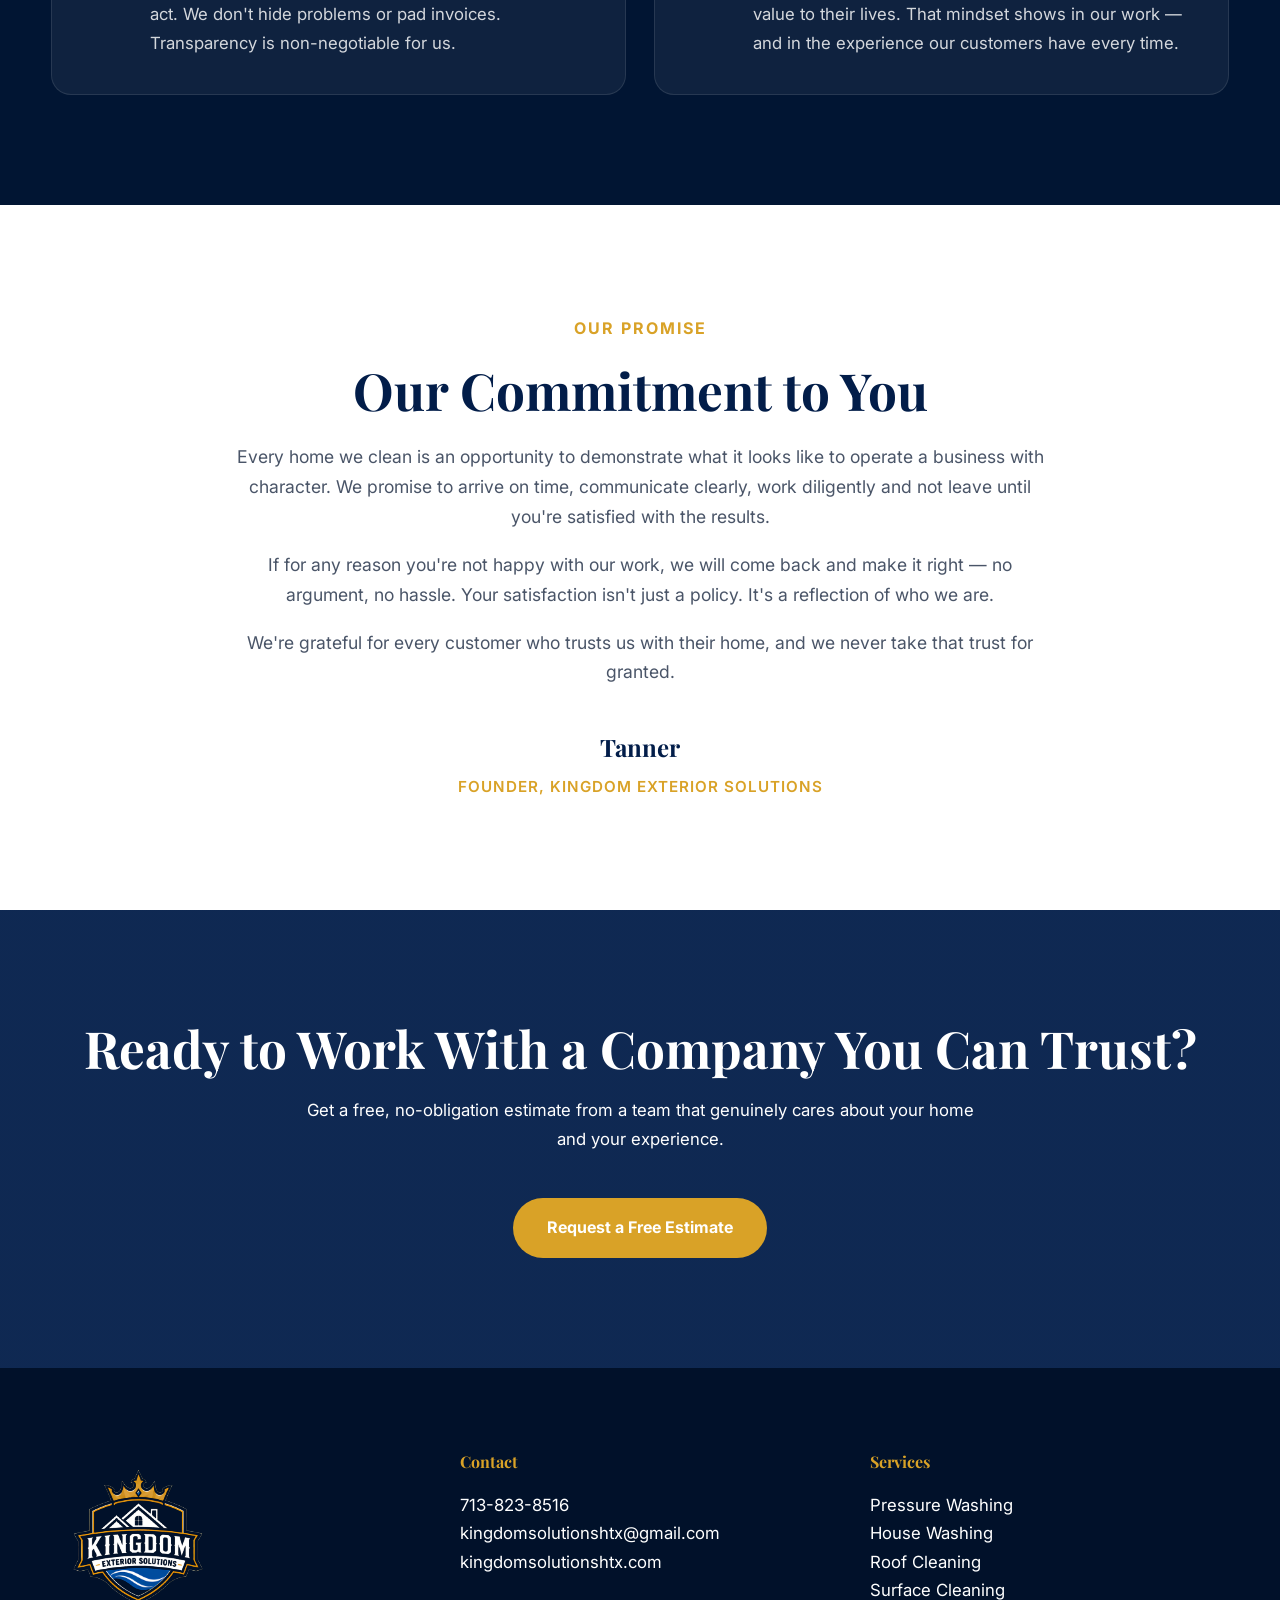
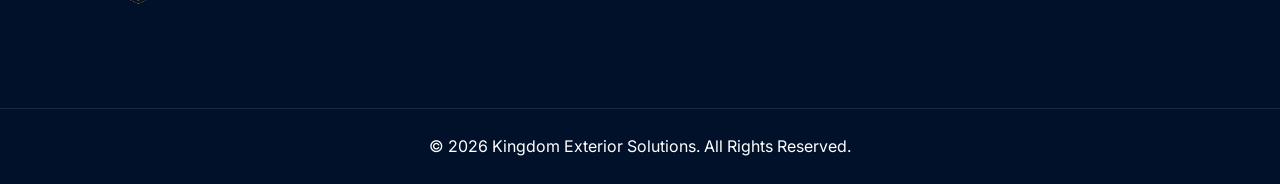
==== commit 2732373c: "Add Tanner photo to about page and homepage" ====
--- a/about.html
+++ b/about.html
@@ -258,12 +258,12 @@
                  alt="Kingdom Exterior Solutions Logo">
         </a>
 
-        <nav class="nav-menu">
-            <a href="index.html#home">Home</a>
-            <a href="index.html#services">Services</a>
+        <nav class="nav-menu" id="navMenu">
+            <a href="index.html">Home</a>
+            <a href="services.html">Services</a>
             <a href="about.html">About</a>
-            <a href="index.html#gallery">Gallery</a>
-            <a href="index.html#reviews">Reviews</a>
+            <a href="gallery.html">Gallery</a>
+            <a href="reviews.html">Reviews</a>
             <a href="contact.html">Contact</a>
         </nav>
 
@@ -271,6 +271,8 @@
             Free Estimate
         </a>
 
+        <button class="hamburger" id="hamburger" aria-label="Open menu"><span></span><span></span><span></span></button>
+
     </div>
 
 </header>
@@ -306,7 +308,7 @@
     <div class="container about-story-grid">
 
         <div class="about-story-image">
-            <img src="images/why-choose-us.webp"
+            <img src="images/Tanner Owner.jpg"
                  alt="Tanner – Owner of Kingdom Exterior Solutions">
         </div>
 
@@ -566,5 +568,23 @@
 
 </footer>
 
+<script>
+(function(){
+    var btn = document.getElementById('hamburger');
+    var nav = document.getElementById('navMenu');
+    if(!btn || !nav) return;
+    btn.addEventListener('click', function(){
+        btn.classList.toggle('open');
+        nav.classList.toggle('open');
+    });
+    nav.querySelectorAll('a').forEach(function(a){
+        a.addEventListener('click', function(){
+            btn.classList.remove('open');
+            nav.classList.remove('open');
+        });
+    });
+})();
+</script>
+
 </body>
 </html>
--- a/css/style.css
+++ b/css/style.css
@@ -175,6 +175,10 @@
     height: 150px;
     width: auto;
     display: block;
+}
+
+.hamburger {
+    display: none;
 }
 
 .nav-menu {
@@ -453,6 +457,32 @@
     transform: scale(1.03);
 }
 
+.gallery-placeholder {
+    width: 100%;
+    height: 340px;
+    background: #1a2a3a;
+    border-radius: 16px;
+    display: flex;
+    flex-direction: column;
+    align-items: center;
+    justify-content: center;
+    gap: 10px;
+    font-size: 2rem;
+    overflow: hidden;
+    transition: transform .3s ease;
+}
+
+.gallery-placeholder:hover {
+    transform: scale(1.03);
+}
+
+.gallery-placeholder span {
+    font-size: 0.85rem;
+    font-weight: 600;
+    color: rgba(255,255,255,0.6);
+    font-family: 'Inter', sans-serif;
+}
+
 /* =========================
    TESTIMONIALS
 ========================= */
@@ -599,10 +629,64 @@
 
     .nav-menu {
         display: none;
+        position: fixed;
+        top: 0;
+        left: 0;
+        right: 0;
+        bottom: 0;
+        background: var(--navy);
+        flex-direction: column;
+        align-items: center;
+        justify-content: center;
+        gap: 36px;
+        z-index: 9998;
+    }
+
+    .nav-menu.open {
+        display: flex;
+    }
+
+    .nav-menu a {
+        font-size: 1.6rem;
+        font-weight: 700;
     }
 
     .header-btn {
         display: none;
+    }
+
+    .hamburger {
+        display: flex;
+        flex-direction: column;
+        justify-content: space-between;
+        width: 30px;
+        height: 20px;
+        background: none;
+        border: none;
+        cursor: pointer;
+        padding: 0;
+        z-index: 9999;
+        position: relative;
+    }
+
+    .hamburger span {
+        display: block;
+        height: 3px;
+        background: white;
+        border-radius: 3px;
+        transition: all 0.3s ease;
+    }
+
+    .hamburger.open span:nth-child(1) {
+        transform: translateY(8.5px) rotate(45deg);
+    }
+
+    .hamburger.open span:nth-child(2) {
+        opacity: 0;
+    }
+
+    .hamburger.open span:nth-child(3) {
+        transform: translateY(-8.5px) rotate(-45deg);
     }
 }
 
